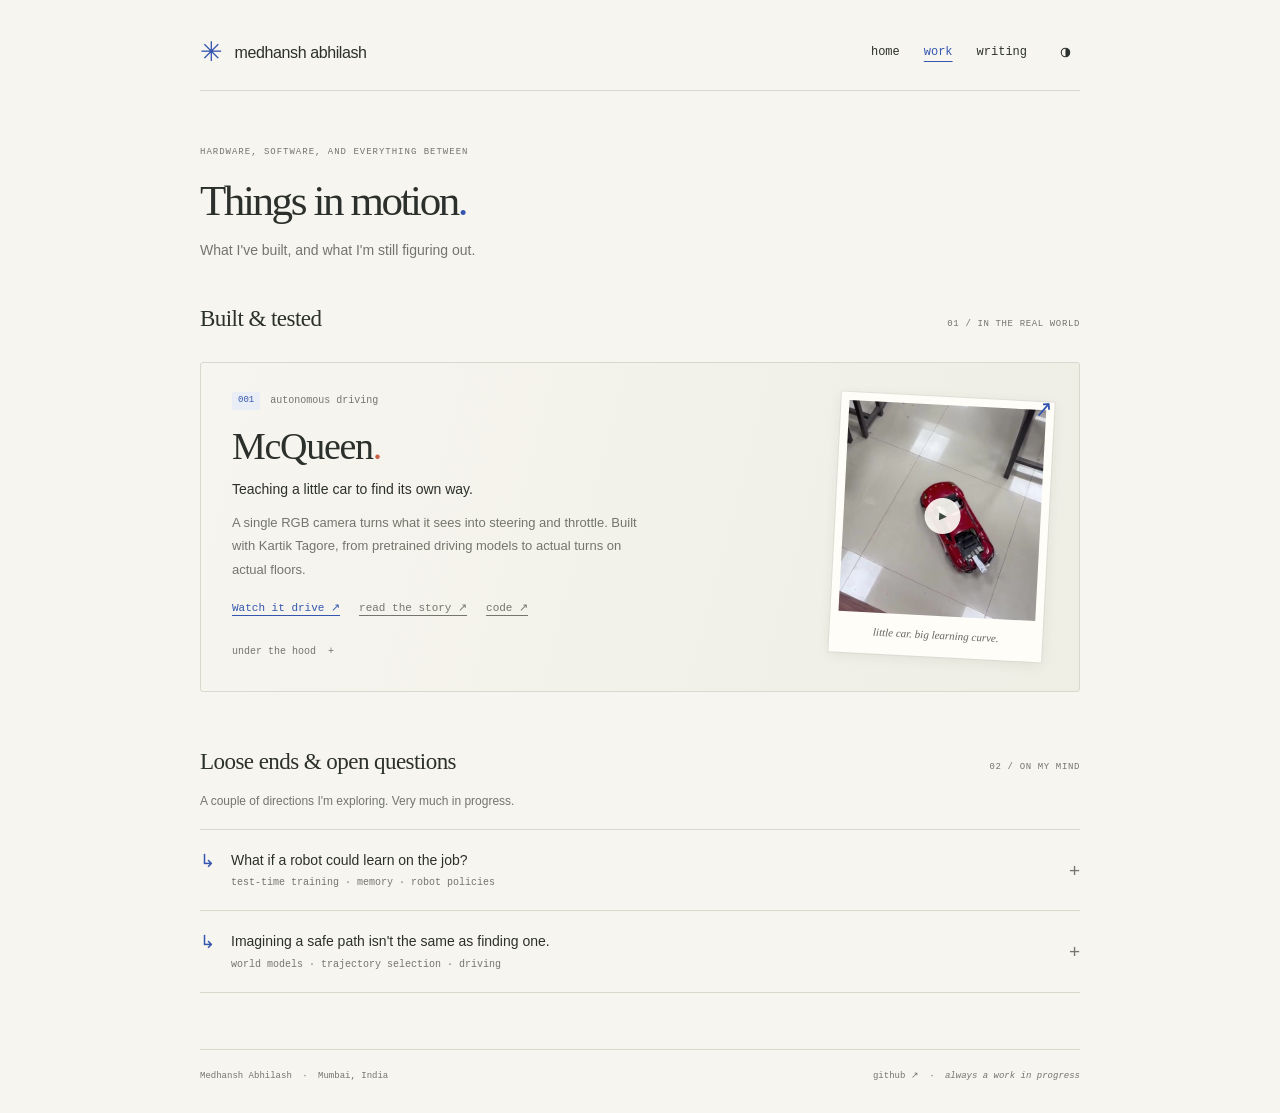
==== work.html @ 4d22961d "Launch personal website" ====
<!doctype html>
<html lang="en" data-theme="day">
<head>
<meta charset="utf-8"><meta name="viewport" content="width=device-width,initial-scale=1">
<meta name="description" content="Medhansh Abhilash — robotics, robot learning, and making things move. Built McQueen, a single-camera autonomous RC car.">
<meta name="theme-color" content="#f7f5ef"><title>Work · Medhansh Abhilash</title>
<link rel="icon" href="assets/favicon.svg" type="image/svg+xml"><link rel="stylesheet" href="style.css">
<script src="site.js" defer></script>
</head>
<body class="work-page">
<a class="skip" href="#main">Skip to content</a>
<div class="page">
<header class="masthead">
<a href="index.html" class="signature" aria-label="Medhansh Abhilash, home"><span class="asterisk" aria-hidden="true">✳</span> medhansh abhilash</a>
<nav aria-label="Main navigation"><a href="index.html" data-page="home">home</a><a href="work.html" data-page="work" aria-current="page">work</a><a href="writing.html" data-page="writing">writing</a><button id="theme" class="icon-button" aria-label="Switch to dark theme" title="A change of light"><svg viewBox="0 0 24 24" width="17" height="17" aria-hidden="true"><circle cx="12" cy="12" r="6" fill="none" stroke="currentColor" stroke-width="1.5"/><path d="M12 6a6 6 0 0 1 0 12Z" fill="currentColor"/></svg></button></nav>
</header>
<main id="main"><div class="page-intro"><p class="eyebrow">HARDWARE, SOFTWARE, AND EVERYTHING BETWEEN</p><h1>Things in motion<span>.</span></h1><p>What I've built, and what I'm still figuring out.</p></div><section id="work" class="work" aria-labelledby="work-title">
<div class="section-heading"><h2 id="work-title">Built & tested</h2><span class="margin-label">01 / IN THE REAL WORLD</span></div>
<article class="project">
<div class="project-content"><div class="project-meta"><span class="project-index">001</span><span>autonomous driving</span></div><h3>McQueen<span class="red-dot" aria-hidden="true">.</span></h3><p class="project-lead">Teaching a little car to find its own way.</p><p>A single RGB camera turns what it sees into steering and throttle. Built with Kartik Tagore, from pretrained driving models to actual turns on actual floors.</p><div class="project-links"><button class="text-link" id="watch-demo">Watch it drive <span aria-hidden="true">↗</span></button><a href="https://blog.sravjti.in/2026/10/20/mcqueen.html" target="_blank" rel="noopener">read the story ↗</a><a href="https://github.com/medhansh2808/McQueen" target="_blank" rel="noopener">code <span aria-hidden="true">↗</span></a></div><details class="under-hood"><summary>under the hood <span aria-hidden="true">+</span></summary><div><p>A frozen comma.ai/openpilot backbone, a small learned action head, and recurrent state for temporal context. Jetson Nano on the car; remote RTX 4090 inference.</p><p>Tested on real hardware, including autonomous turns. Reliable navigation remains a work in progress.</p></div></details></div>
<button class="demo-photo" id="photo-demo" aria-label="Watch McQueen's driving demonstration"><img src="assets/mcqueen-poster.jpg" alt="McQueen, a red RC car carrying a camera and onboard electronics, on the floor of the lab" width="512" height="910"><span class="photo-play" aria-hidden="true">▶</span><span class="photo-caption">little car. big learning curve.</span><span class="photo-corner" aria-hidden="true">↗</span></button>
</article>
</section><section id="notes" class="notes" aria-labelledby="notes-title"><div class="section-heading"><h2 id="notes-title">Loose ends & open questions</h2><span class="margin-label">02 / ON MY MIND</span></div><p class="section-intro">A couple of directions I'm exploring. Very much in progress.</p>
<details class="note"><summary><span class="note-marker">↳</span><span class="note-heading">What if a robot could learn on the job?<small>test-time training · memory · robot policies</small></span><span class="note-toggle" aria-hidden="true">+</span></summary><div class="note-body"><p>I'm exploring how test-time training can add adaptation and memory to pretrained robot policies. The interesting question for me: what should a robot remember from a demonstration, and how can that change its next action?</p><p>I'm particularly interested in tasks that need history, one-shot imitation, and making the training fit on a single GPU.</p><span class="note-status">research exploration</span></div></details>
<details class="note"><summary><span class="note-marker">↳</span><span class="note-heading">Imagining a safe path isn't the same as finding one.<small>world models · trajectory selection · driving</small></span><span class="note-toggle" aria-hidden="true">+</span></summary><div class="note-body"><p>A driving policy proposes candidate trajectories; a world model predicts what might happen along each one. I'm experimenting with how to choose among them—and how to tell whether the failure came from the candidates or their ranking.</p><p>The question I'm chasing: when should we trust an imagined future, and when should uncertainty make us more cautious?</p><span class="note-status">ongoing experiments</span></div></details>
</section></main>
<footer><span>Medhansh Abhilash <span class="footer-dot">·</span> Mumbai, India</span><span class="footer-note"><a href="https://github.com/medhansh2808" target="_blank" rel="noopener">github ↗</a> <span class="footer-dot">·</span> always a work in progress</span></footer>
</div>
<dialog id="demo-dialog" aria-labelledby="demo-title"><div class="dialog-heading"><h2 id="demo-title">McQueen, out in the world.</h2><button id="close-demo" class="icon-button" aria-label="Close demonstration">×</button></div><video id="demo-video" controls playsinline preload="none" poster="assets/mcqueen-poster.jpg"><source src="assets/mcqueen.mp4" type="video/mp4">Your browser does not support HTML video. <a href="assets/mcqueen.mp4">Download the demo.</a></video><p>A real hardware test. A single RGB camera. An autonomous turn.</p></dialog>
</body></html>
---- style.css ----
:root{color-scheme:light;--paper:#f7f5ef;--ink:#2c302c;--muted:#73766c;--blue:#3456b0;--line:#d8d8cc;--panel:#eeeee5;--gold:#dfb65b;--photo:#fffdf7;--softblue:#e9edf5;--red:#c85c45}*{box-sizing:border-box}html{scroll-behavior:smooth;scroll-padding-top:25px}body{margin:0;background:var(--paper);color:var(--ink);font-family:Arial,Helvetica,sans-serif;font-size:14px;line-height:1.75;transition:background-color .25s,color .25s}a{color:inherit;text-decoration-thickness:1px;text-underline-offset:4px}a:hover{color:var(--blue)}button{font:inherit;cursor:pointer;color:inherit}button,a,summary{-webkit-tap-highlight-color:transparent}button:focus-visible,a:focus-visible,summary:focus-visible{outline:2px solid var(--blue);outline-offset:6px}button{border:0;background:none}::selection{background:#e0d7ac;color:#202e45}.page{max-width:944px;margin:0 auto;padding:0 32px}.masthead{display:flex;align-items:center;justify-content:space-between;padding:38px 0 23px;border-bottom:1px solid var(--line);gap:20px}.signature{display:flex;align-items:center;gap:12px;text-decoration:none;font-size:16px;letter-spacing:-.4px}.asterisk{display:block;font-size:27px;color:var(--blue);line-height:1;transition:transform .5s}.signature:hover .asterisk{transform:rotate(90deg)}nav{display:flex;align-items:center;gap:24px;font-family:monospace;font-size:12px}nav a{text-decoration:none}nav a:hover{text-decoration:underline}.icon-button{padding:6px;display:inline-flex;align-items:center;justify-content:center;border-radius:50%;line-height:1}.icon-button:hover{background:var(--panel);color:var(--blue)}.hello{display:grid;grid-template-columns:1.4fr 1fr;gap:20px;padding:66px 0 63px;align-items:center}.eyebrow,.margin-label,.project-meta,.project-links,.under-hood summary,.note-status,.say-hello,footer{font-family:monospace}.eyebrow{font-size:9px;letter-spacing:.11em;color:var(--muted);margin:0 0 14px}h1{font-family:Georgia,'Times New Roman',serif;font-size:48px;letter-spacing:-2.4px;line-height:1.2;font-weight:400;margin:0 0 22px;white-space:nowrap}h1 span{color:var(--blue)}.hello-copy>p:not(.eyebrow){max-width:475px;font-size:14px;line-height:1.85;margin:0 0 13px}.hello-copy a:not(.quiet-link){text-decoration-color:#b1b9c9}.quiet-link{display:inline-block;color:var(--blue);font-size:12px;text-decoration:none;margin-top:8px}.quiet-link span{display:inline-block;margin-left:7px;transition:transform .2s}.quiet-link:hover span{transform:translateY(3px)}.sisyphus{margin:12px -7px 0 0;align-self:center;color:var(--ink);position:relative}#ascent{width:100%;height:auto;display:block;overflow:visible}.hill-line{fill:none;stroke:var(--ink);stroke-width:1.1}.contour{fill:none;stroke:var(--ink);stroke-width:.6;opacity:.16}.hill-dots{fill:none;stroke:var(--blue);stroke-width:.65;stroke-dasharray:1 6;opacity:.4}.sun-doodle{color:var(--red);opacity:.8}.tunic{fill:var(--blue);stroke:var(--blue)}.back-limb{opacity:.55}.face{fill:var(--paper)}.scarf{stroke:var(--red)}.stone-fill{fill:var(--gold)}.tiny-arrow{color:var(--muted);opacity:.55}.hill-note{font-family:Georgia,serif;font-style:italic;fill:var(--muted);font-size:11px}figcaption{display:flex;align-items:center;justify-content:center;gap:10px;margin-top:2px;color:var(--muted);font-family:Georgia,serif;font-style:italic;font-size:12px}figcaption .icon-button{opacity:.5}figcaption:hover .icon-button{opacity:1}.section-heading{display:flex;align-items:baseline;justify-content:space-between;gap:20px}h2{font-family:Georgia,'Times New Roman',serif;font-size:23px;font-weight:400;letter-spacing:-.55px;margin:0}.margin-label{font-size:9px;letter-spacing:.07em;color:var(--muted);white-space:nowrap}.project{margin-top:23px;border:1px solid var(--line);background:linear-gradient(105deg,var(--paper),var(--panel));padding:29px 31px;display:grid;grid-template-columns:1fr 213px;gap:42px;align-items:center;position:relative;border-radius:3px}.project-meta{display:flex;align-items:center;gap:10px;font-size:10px;color:var(--muted)}.project-index{color:var(--blue);font-size:9px;padding:1px 6px;background:var(--softblue);border-radius:2px}.project h3{font-family:Georgia,serif;font-size:38px;font-weight:400;letter-spacing:-1.3px;line-height:1.1;margin:16px 0 9px}.red-dot{color:var(--red)}.project p{font-size:13px;line-height:1.8;max-width:420px;margin:9px 0;color:var(--muted)}.project .project-lead{font-size:14px;color:var(--ink);margin-bottom:9px}.project-links{display:flex;gap:21px;font-size:11px;align-items:center;margin-top:18px}.project-links a{color:var(--muted)}.text-link{padding:0;text-decoration:underline;text-decoration-thickness:1px;text-underline-offset:4px;color:var(--blue);font:inherit}.under-hood{margin-top:19px}.under-hood summary{cursor:pointer;list-style:none;display:inline-flex;align-items:center;gap:12px;font-size:10px;color:var(--muted)}.under-hood summary::-webkit-details-marker,.note summary::-webkit-details-marker{display:none}.under-hood[open] summary span{transform:rotate(45deg)}.under-hood div{border-left:1px solid var(--line);padding:0 0 0 13px;margin-top:12px}.under-hood p{font-size:12px}.demo-photo{display:block;padding:8px 8px 0;background:var(--photo);box-shadow:0 3px 13px #24282012,0 0 0 1px #3a3a3010;transform:rotate(3deg);transition:transform .25s,box-shadow .25s;position:relative;align-self:center}.demo-photo:hover{transform:rotate(0deg) translateY(-3px);box-shadow:0 8px 20px #24282018}.demo-photo img{display:block;width:100%;height:211px;object-fit:cover;object-position:center 85%;filter:saturate(.85)}.photo-caption{display:block;font-family:Georgia,serif;font-style:italic;font-size:11px;padding:10px 0 12px;color:#63655e}.photo-play{position:absolute;top:101px;left:calc(50% - 18px);display:grid;place-items:center;width:36px;height:36px;border-radius:50%;background:#fffdf7e6;color:#3c493f;font-size:10px;padding-left:2px;transition:transform .2s}.demo-photo:hover .photo-play{transform:scale(1.12)}.photo-corner{position:absolute;top:-12px;right:2px;font-size:22px;color:var(--blue);transform:rotate(-7deg)}.notes{padding-top:50px}.section-intro{font-size:12px;color:var(--muted);margin:9px 0 17px}.note{border-top:1px solid var(--line)}.note:last-child{border-bottom:1px solid var(--line)}.note summary{list-style:none;display:flex;gap:16px;align-items:center;padding:19px 0;cursor:pointer}.note-marker{font-size:18px;color:var(--blue);align-self:flex-start;line-height:1.4}.note-heading{font-size:14px;flex:1;line-height:1.6}.note-heading small{display:block;font-family:monospace;font-size:10px;color:var(--muted);margin-top:4px}.note-toggle{font-size:19px;font-weight:300;color:var(--muted);transition:transform .2s}.note[open] .note-toggle{transform:rotate(45deg);color:var(--blue)}.note-body{padding:0 40px 23px 34px;max-width:720px}.note-body p{font-size:13px;line-height:1.85;margin:0 0 12px;color:var(--muted)}.note-status{font-size:9px;color:var(--blue)}.elsewhere{display:flex;align-items:center;justify-content:space-between;gap:30px;padding:48px 0 44px}.elsewhere>div{position:relative;padding-left:29px}.small-star{position:absolute;left:0;top:0;color:var(--blue);font-size:20px}.elsewhere h2{font-size:19px}.elsewhere p{font-size:12px;color:var(--muted);margin:5px 0 0}.say-hello{font-size:11px;color:var(--blue);white-space:nowrap}footer{display:flex;justify-content:space-between;gap:20px;padding:19px 0 28px;border-top:1px solid var(--line);color:var(--muted);font-size:9px}.footer-dot{padding:0 5px}.footer-note{font-style:italic}dialog{background:var(--paper);color:var(--ink);border:1px solid var(--line);border-radius:5px;padding:18px;max-height:93dvh;max-width:min(96vw,500px);overflow:auto}dialog::backdrop{background:#171c20c9;backdrop-filter:blur(5px)}.dialog-heading{display:flex;align-items:center;justify-content:space-between;gap:20px;margin-bottom:12px}.dialog-heading h2{font-size:19px}.dialog-heading button{font-size:24px}.dialog-heading + video{display:block;max-width:100%;max-height:68dvh;margin:auto;background:#111;border-radius:2px}dialog>p{font-size:11px;color:var(--muted);text-align:center;margin-bottom:0}.skip{position:absolute;left:20px;top:-80px;padding:10px;background:var(--paper);z-index:20}.skip:focus{top:10px}[data-theme=night]{color-scheme:dark;--paper:#1f2526;--ink:#e3e4d9;--muted:#a2aca6;--blue:#9aaeea;--line:#424b48;--panel:#29312e;--gold:#cda857;--photo:#e6e3d7;--softblue:#343e51;--red:#df9079}[data-theme=night] .photo-corner{color:#bdc9ef}[data-theme=night] .demo-photo img{filter:saturate(.8) brightness(.85)}@media(min-width:1200px){.page{max-width:964px;padding:0 42px}.hello{gap:27px}}@media(max-width:760px){.page{padding:0 24px}.masthead{padding-top:25px}.signature{font-size:14px}nav{gap:16px;font-size:11px}h1{font-size:40px;letter-spacing:-1.7px}.hello{grid-template-columns:1.45fr 1fr;gap:8px;padding-top:47px;padding-bottom:43px}.hello-copy>p:not(.eyebrow){font-size:13px}.eyebrow{font-size:8px;letter-spacing:.05em}.project{grid-template-columns:1fr 170px;padding:24px;gap:28px}.demo-photo img{height:190px}.photo-caption{font-size:9px}.photo-play{top:92px}.margin-label{font-size:8px}.elsewhere{align-items:flex-start;gap:20px}.say-hello{font-size:10px}}@media(max-width:560px){.page{padding:0 23px}.masthead{padding-top:22px;padding-bottom:18px;gap:10px}.signature{font-size:13px;gap:7px}.asterisk{font-size:21px}nav{gap:12px;font-size:10px}.icon-button{padding:4px}.hello{grid-template-columns:1fr;gap:0;padding-top:38px;padding-bottom:34px}h1{font-size:42px;white-space:normal;margin-bottom:20px}.eyebrow{font-size:8px;margin-bottom:15px}.hello-copy>p:not(.eyebrow){font-size:14px}.quiet-link{margin-top:7px}.sisyphus{width:255px;justify-self:center;margin:9px 0 0}.section-heading{gap:10px}.margin-label{display:none}h2{font-size:22px}.project{grid-template-columns:1fr;gap:25px;padding:24px;margin-top:19px}.project h3{font-size:36px}.project p{font-size:13px}.demo-photo{width:200px;justify-self:center;margin:0 0 7px}.demo-photo img{height:195px}.photo-caption{font-size:10px}.notes{padding-top:35px}.note-heading{font-size:13px}.note-heading small{font-size:9px}.note summary{gap:11px}.note-body{padding-left:25px;padding-right:10px}.elsewhere{flex-direction:column;padding:34px 0;gap:17px}.elsewhere h2{font-size:18px}.say-hello{margin-left:29px;font-size:11px}footer{font-size:8px;flex-direction:column;gap:4px;padding-bottom:24px}.footer-note{display:none}}@media(prefers-reduced-motion:reduce){html{scroll-behavior:auto}*{transition:none!important}}
@media(max-width:380px){.masthead{flex-wrap:wrap;row-gap:9px}nav{width:100%;justify-content:flex-end}h1{font-size:38px}.hello{padding-top:30px}}
/* Shared navigation and separate page layouts. */
nav a[aria-current=page]{color:var(--blue);text-decoration:underline;text-underline-offset:6px}.moon-doodle{display:none;color:var(--gold)}[data-theme=night] .sun-doodle{display:none}[data-theme=night] .moon-doodle{display:block}.page{min-height:100dvh;display:flex;flex-direction:column}main{flex:1}footer{margin-top:44px}.home-page .hello{padding-bottom:40px}.art-note{display:flex;gap:20px;align-items:flex-start;padding:27px 0;border-top:1px solid var(--line);border-bottom:1px solid var(--line);max-width:100%}.art-star{color:var(--blue);font-size:22px;line-height:1.6}.art-note p{font-family:Georgia,serif;font-size:21px;line-height:1.75;letter-spacing:-.3px;margin:0;max-width:710px}.art-note em{color:var(--blue)}.home-links{display:grid;grid-template-columns:1fr 1fr;gap:30px;padding:28px 0 12px}.home-links a{text-decoration:none;font-size:13px;display:flex;gap:13px;align-items:center}.home-links span{font-family:monospace;font-size:9px;color:var(--muted)}.home-links b{font-weight:normal;color:var(--blue);margin-left:auto}.page-intro{padding:54px 0 36px}.page-intro h1{margin-bottom:12px;font-size:43px}.page-intro>p:last-child{color:var(--muted);font-size:14px;margin:0}.work-page .project-links{flex-wrap:wrap;column-gap:19px;row-gap:8px}.work-page .notes{padding-bottom:12px}.writing-entry{display:block;text-decoration:none;border-top:1px solid var(--line);padding:27px 0 30px}.writing-entry:last-child{border-bottom:1px solid var(--line)}.writing-meta{display:flex;justify-content:space-between;gap:12px;font:9px monospace;letter-spacing:.05em;color:var(--muted);margin-bottom:16px}.writing-entry h2{font-size:27px;line-height:1.4;margin-bottom:9px}.writing-entry h2 span{font-size:18px;color:var(--blue)}.writing-entry p{font-size:13px;color:var(--muted);margin:0 0 13px;max-width:570px}.writing-cta{font:11px monospace;color:var(--blue);text-decoration:underline;text-underline-offset:4px}.personal-writing h2{color:var(--blue)}.writing-entry:hover .writing-cta{text-decoration-thickness:2px}.footer-note a{font-style:normal;text-decoration:none}.writing-page main{padding-bottom:25px}@media(max-width:560px){.art-note{gap:13px;padding:23px 0}.art-note p{font-size:19px}.art-note br{display:none}.art-note em{display:block;margin-top:8px}.home-links{grid-template-columns:1fr;gap:22px;padding-top:24px}.page-intro{padding:36px 0 30px}.page-intro h1{font-size:36px}.writing-entry h2{font-size:24px}.home-page .hello{padding-bottom:28px}footer{margin-top:30px}.footer-note{display:block}}

/* A little portrait, with the original photo available on click. */
.portrait{display:block;width:100px;padding:5px;background:var(--photo);box-shadow:0 2px 10px #24282018;transform:rotate(-3deg);margin:0 0 25px 3px;transition:transform .2s}.portrait:hover{transform:rotate(0deg)}.portrait-crop{display:block;position:relative;width:90px;height:108px;overflow:hidden}.portrait img{position:absolute;width:300%;max-width:none;height:auto;left:-165%;top:-135%}.sisyphus figcaption{gap:6px;font-size:11px}.sisyphus figcaption span{text-align:center}.home-page .hello{padding-top:40px}@media(max-width:560px){.portrait{margin-bottom:24px}.sisyphus{width:280px;max-width:100%}}
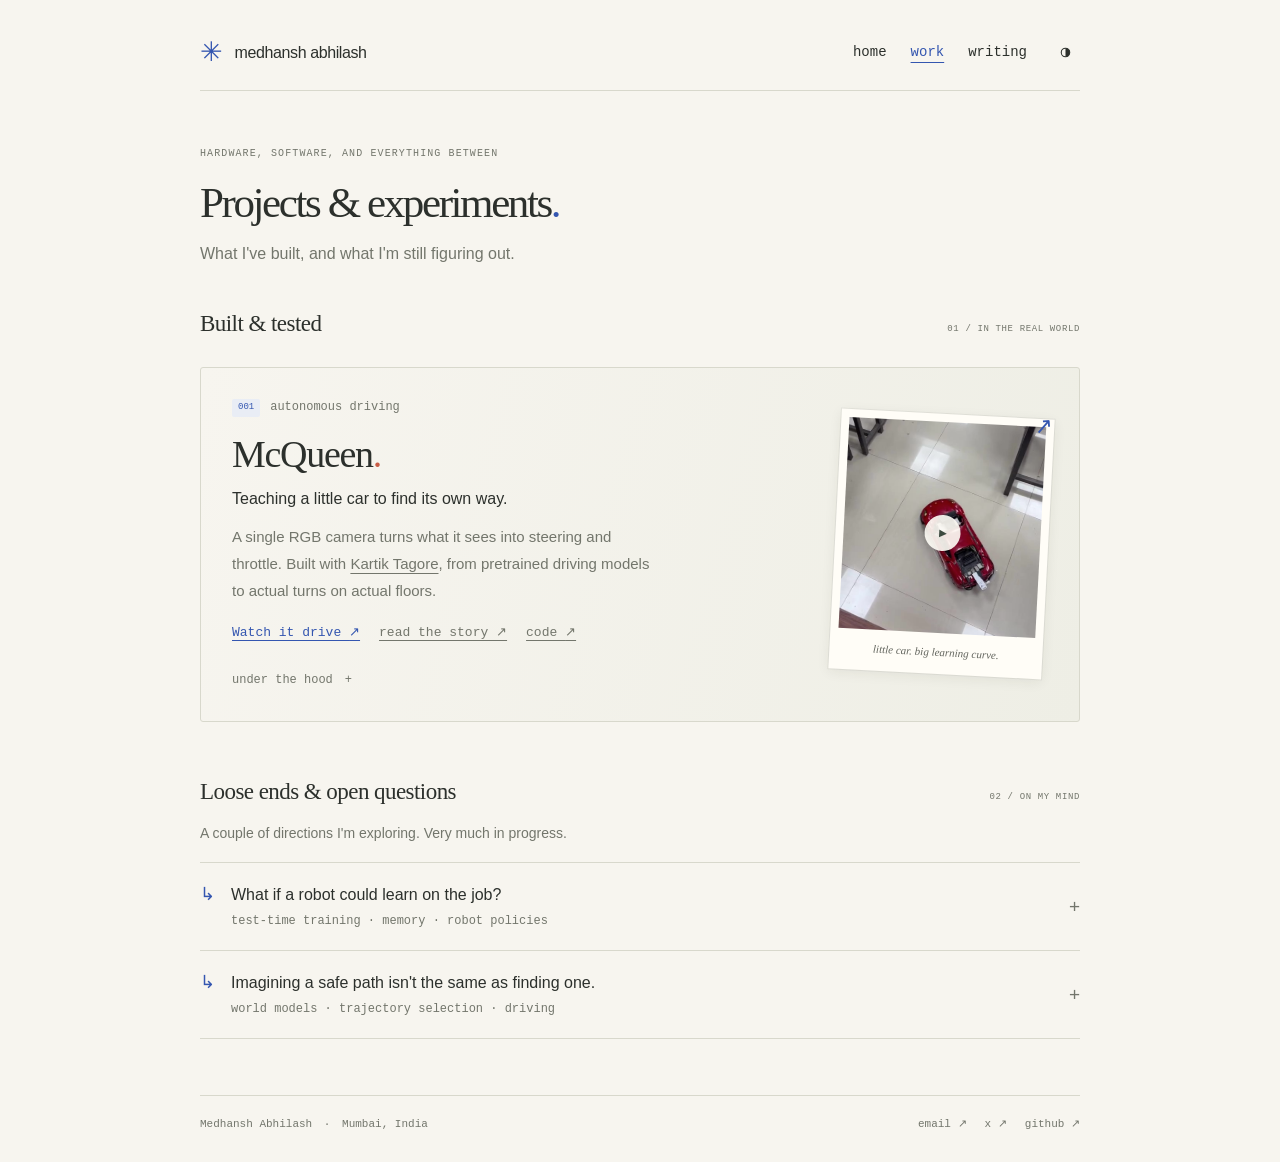
==== commit 1bf3bbf5: "Refine typography, animations, writing and contact links" ====
--- a/work.html
+++ b/work.html
@@ -4,8 +4,8 @@
 <meta charset="utf-8"><meta name="viewport" content="width=device-width,initial-scale=1">
 <meta name="description" content="Medhansh Abhilash — robotics, robot learning, and making things move. Built McQueen, a single-camera autonomous RC car.">
 <meta name="theme-color" content="#f7f5ef"><title>Work · Medhansh Abhilash</title>
-<link rel="icon" href="assets/favicon.svg" type="image/svg+xml"><link rel="stylesheet" href="style.css">
-<script src="site.js" defer></script>
+<link rel="icon" href="assets/favicon.svg" type="image/svg+xml"><link rel="stylesheet" href="style.css?v=20261024b">
+<script src="site.js?v=20261024b" defer></script>
 </head>
 <body class="work-page">
 <a class="skip" href="#main">Skip to content</a>
@@ -14,17 +14,17 @@
 <a href="index.html" class="signature" aria-label="Medhansh Abhilash, home"><span class="asterisk" aria-hidden="true">✳</span> medhansh abhilash</a>
 <nav aria-label="Main navigation"><a href="index.html" data-page="home">home</a><a href="work.html" data-page="work" aria-current="page">work</a><a href="writing.html" data-page="writing">writing</a><button id="theme" class="icon-button" aria-label="Switch to dark theme" title="A change of light"><svg viewBox="0 0 24 24" width="17" height="17" aria-hidden="true"><circle cx="12" cy="12" r="6" fill="none" stroke="currentColor" stroke-width="1.5"/><path d="M12 6a6 6 0 0 1 0 12Z" fill="currentColor"/></svg></button></nav>
 </header>
-<main id="main"><div class="page-intro"><p class="eyebrow">HARDWARE, SOFTWARE, AND EVERYTHING BETWEEN</p><h1>Things in motion<span>.</span></h1><p>What I've built, and what I'm still figuring out.</p></div><section id="work" class="work" aria-labelledby="work-title">
+<main id="main"><div class="page-intro"><p class="eyebrow">HARDWARE, SOFTWARE, AND EVERYTHING BETWEEN</p><h1>Projects & experiments<span>.</span></h1><p>What I've built, and what I'm still figuring out.</p></div><section id="work" class="work" aria-labelledby="work-title">
 <div class="section-heading"><h2 id="work-title">Built & tested</h2><span class="margin-label">01 / IN THE REAL WORLD</span></div>
 <article class="project">
-<div class="project-content"><div class="project-meta"><span class="project-index">001</span><span>autonomous driving</span></div><h3>McQueen<span class="red-dot" aria-hidden="true">.</span></h3><p class="project-lead">Teaching a little car to find its own way.</p><p>A single RGB camera turns what it sees into steering and throttle. Built with Kartik Tagore, from pretrained driving models to actual turns on actual floors.</p><div class="project-links"><button class="text-link" id="watch-demo">Watch it drive <span aria-hidden="true">↗</span></button><a href="https://blog.sravjti.in/2026/10/20/mcqueen.html" target="_blank" rel="noopener">read the story ↗</a><a href="https://github.com/medhansh2808/McQueen" target="_blank" rel="noopener">code <span aria-hidden="true">↗</span></a></div><details class="under-hood"><summary>under the hood <span aria-hidden="true">+</span></summary><div><p>A frozen comma.ai/openpilot backbone, a small learned action head, and recurrent state for temporal context. Jetson Nano on the car; remote RTX 4090 inference.</p><p>Tested on real hardware, including autonomous turns. Reliable navigation remains a work in progress.</p></div></details></div>
+<div class="project-content"><div class="project-meta"><span class="project-index">001</span><span>autonomous driving</span></div><h3>McQueen<span class="red-dot" aria-hidden="true">.</span></h3><p class="project-lead">Teaching a little car to find its own way.</p><p>A single RGB camera turns what it sees into steering and throttle. Built with <a href="https://github.com/kt-fr" target="_blank" rel="noopener">Kartik Tagore</a>, from pretrained driving models to actual turns on actual floors.</p><div class="project-links"><button class="text-link" id="watch-demo">Watch it drive <span aria-hidden="true">↗</span></button><a href="https://blog.sravjti.in/2026/10/20/mcqueen.html" target="_blank" rel="noopener">read the story ↗</a><a href="https://github.com/medhansh2808/McQueen" target="_blank" rel="noopener">code <span aria-hidden="true">↗</span></a></div><details class="under-hood"><summary>under the hood <span aria-hidden="true">+</span></summary><div><p>A frozen comma.ai/openpilot backbone, a small learned action head, and recurrent state for temporal context. Jetson Nano on the car; remote RTX 4090 inference.</p><p>Tested on real hardware, including autonomous turns. Reliable navigation remains a work in progress.</p></div></details></div>
 <button class="demo-photo" id="photo-demo" aria-label="Watch McQueen's driving demonstration"><img src="assets/mcqueen-poster.jpg" alt="McQueen, a red RC car carrying a camera and onboard electronics, on the floor of the lab" width="512" height="910"><span class="photo-play" aria-hidden="true">▶</span><span class="photo-caption">little car. big learning curve.</span><span class="photo-corner" aria-hidden="true">↗</span></button>
 </article>
 </section><section id="notes" class="notes" aria-labelledby="notes-title"><div class="section-heading"><h2 id="notes-title">Loose ends & open questions</h2><span class="margin-label">02 / ON MY MIND</span></div><p class="section-intro">A couple of directions I'm exploring. Very much in progress.</p>
 <details class="note"><summary><span class="note-marker">↳</span><span class="note-heading">What if a robot could learn on the job?<small>test-time training · memory · robot policies</small></span><span class="note-toggle" aria-hidden="true">+</span></summary><div class="note-body"><p>I'm exploring how test-time training can add adaptation and memory to pretrained robot policies. The interesting question for me: what should a robot remember from a demonstration, and how can that change its next action?</p><p>I'm particularly interested in tasks that need history, one-shot imitation, and making the training fit on a single GPU.</p><span class="note-status">research exploration</span></div></details>
 <details class="note"><summary><span class="note-marker">↳</span><span class="note-heading">Imagining a safe path isn't the same as finding one.<small>world models · trajectory selection · driving</small></span><span class="note-toggle" aria-hidden="true">+</span></summary><div class="note-body"><p>A driving policy proposes candidate trajectories; a world model predicts what might happen along each one. I'm experimenting with how to choose among them—and how to tell whether the failure came from the candidates or their ranking.</p><p>The question I'm chasing: when should we trust an imagined future, and when should uncertainty make us more cautious?</p><span class="note-status">ongoing experiments</span></div></details>
 </section></main>
-<footer><span>Medhansh Abhilash <span class="footer-dot">·</span> Mumbai, India</span><span class="footer-note"><a href="https://github.com/medhansh2808" target="_blank" rel="noopener">github ↗</a> <span class="footer-dot">·</span> always a work in progress</span></footer>
+<footer><span>Medhansh Abhilash <span class="footer-dot">·</span> Mumbai, India</span><span class="footer-note"><a href="mailto:medhansh2808@gmail.com">email ↗</a><a href="https://x.com/notmedhansh" target="_blank" rel="noopener">x ↗</a><a href="https://github.com/medhansh2808" target="_blank" rel="noopener">github ↗</a></span></footer>
 </div>
 <dialog id="demo-dialog" aria-labelledby="demo-title"><div class="dialog-heading"><h2 id="demo-title">McQueen, out in the world.</h2><button id="close-demo" class="icon-button" aria-label="Close demonstration">×</button></div><video id="demo-video" controls playsinline preload="none" poster="assets/mcqueen-poster.jpg"><source src="assets/mcqueen.mp4" type="video/mp4">Your browser does not support HTML video. <a href="assets/mcqueen.mp4">Download the demo.</a></video><p>A real hardware test. A single RGB camera. An autonomous turn.</p></dialog>
 </body></html>
--- a/style.css
+++ b/style.css
@@ -5,3 +5,7 @@
 
 /* A little portrait, with the original photo available on click. */
 .portrait{display:block;width:100px;padding:5px;background:var(--photo);box-shadow:0 2px 10px #24282018;transform:rotate(-3deg);margin:0 0 25px 3px;transition:transform .2s}.portrait:hover{transform:rotate(0deg)}.portrait-crop{display:block;position:relative;width:90px;height:108px;overflow:hidden}.portrait img{position:absolute;width:300%;max-width:none;height:auto;left:-165%;top:-135%}.sisyphus figcaption{gap:6px;font-size:11px}.sisyphus figcaption span{text-align:center}.home-page .hello{padding-top:40px}@media(max-width:560px){.portrait{margin-bottom:24px}.sisyphus{width:280px;max-width:100%}}
+
+/* October refinements: type, portraits, and a moving sky. */
+body{font-size:16px}.hello-copy>p:not(.eyebrow){font-size:16px}.quiet-link{font-size:14px}.quiet-link:hover span{transform:translate(2px,-2px)}nav{font-size:14px}.eyebrow{font-size:10px}.home-links a{font-size:15px}.home-links span{font-size:11px}.project p,.note-body p,.writing-entry p{font-size:15px}.project .project-lead,.page-intro>p:last-child{font-size:16px}.project-links,.writing-cta,.more-writing{font-size:13px}.under-hood p,.section-intro{font-size:14px}.under-hood summary,.note-heading small{font-size:12px}.note-heading{font-size:16px}.project-meta{font-size:12px}.writing-meta,.note-status{font-size:11px}footer{font-size:11px;align-items:center;flex-wrap:wrap}.footer-note{display:flex;gap:18px}.sisyphus figcaption{font-size:13px}.page-intro h1{white-space:normal}.portrait-light{display:block}.portrait-dark{display:none}[data-theme=night] .portrait-light{display:none}[data-theme=night] .portrait-dark{display:block}.portrait-light img{width:220%;left:-60%;top:-65%;height:auto}.portrait-dark img{width:220%;left:-65%;top:-75%;height:auto}.art-note p{font-size:23px}.sun-doodle,.moon-doodle{transform-box:view-box;transform-origin:242px 115px;transition:transform .8s cubic-bezier(.4,0,.2,1),opacity .55s}.sun-doodle{display:block;transform:rotate(0deg);opacity:.8}.moon-doodle{display:block;transform:rotate(-95deg);opacity:0}[data-theme=night] .sun-doodle{display:block;transform:rotate(95deg);opacity:0}[data-theme=night] .moon-doodle{display:block;transform:rotate(0deg);opacity:1;transition-delay:.25s}html:not([data-theme=night]) .sun-doodle{transition-delay:.25s}body{transition:background-color 1s,color 1s}.more-writing{margin-top:24px;color:var(--blue)}
+@media(max-width:560px){nav{font-size:12px;gap:13px}.hello-copy>p:not(.eyebrow){font-size:15px}.art-note p{font-size:21px}.page-intro h1{font-size:35px}.footer-note{display:flex}.home-links a{font-size:15px}.project p,.note-body p{font-size:15px}.sisyphus{width:290px}.sisyphus figcaption{font-size:12px}}@media(prefers-reduced-motion:reduce){.sun-doodle,.moon-doodle{transition:none!important}}
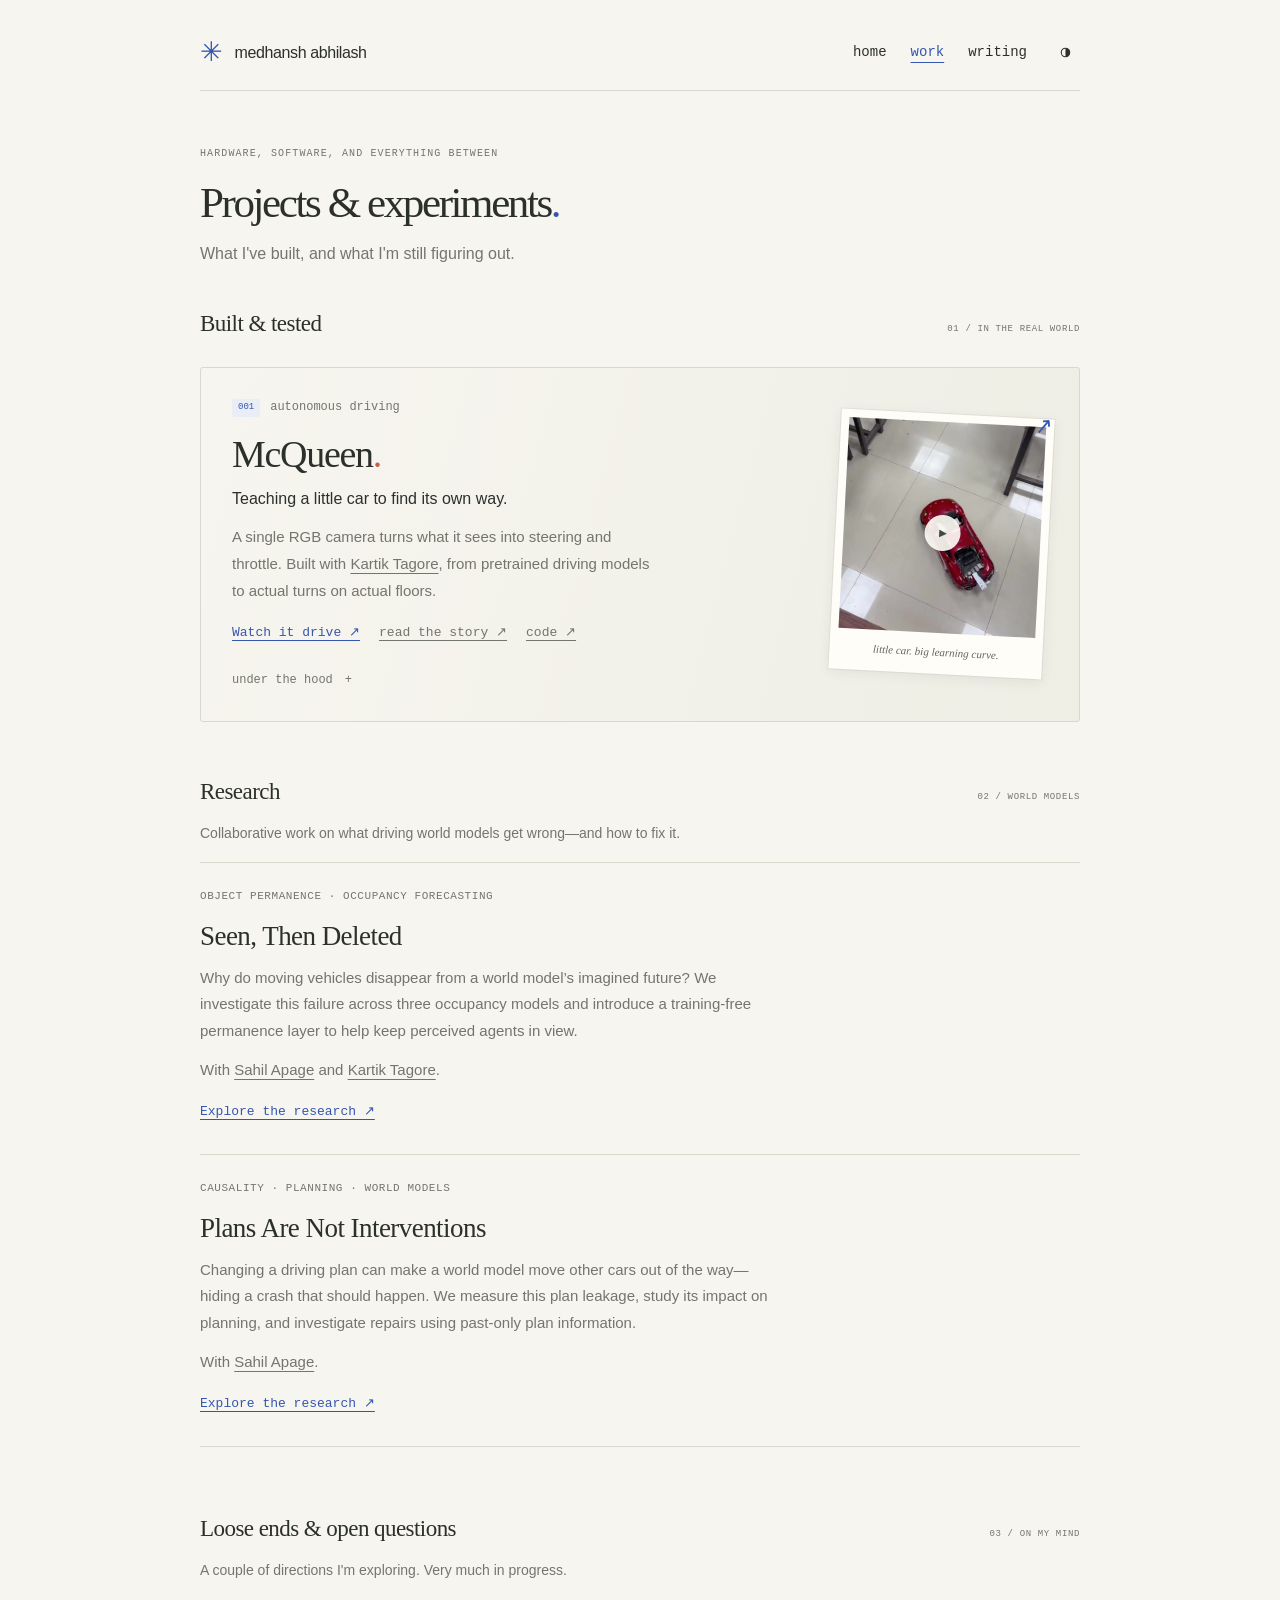
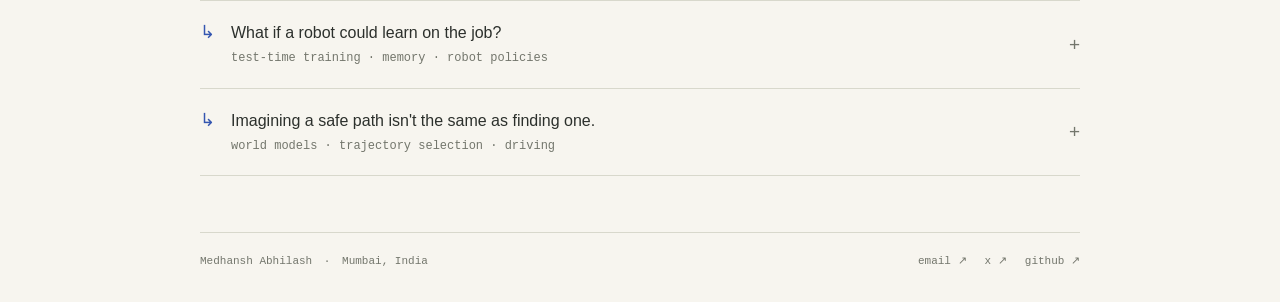
==== commit 581332d7: "Add Seen Then Deleted and Plans Are Not Interventions" ====
--- a/work.html
+++ b/work.html
@@ -20,7 +20,61 @@
 <div class="project-content"><div class="project-meta"><span class="project-index">001</span><span>autonomous driving</span></div><h3>McQueen<span class="red-dot" aria-hidden="true">.</span></h3><p class="project-lead">Teaching a little car to find its own way.</p><p>A single RGB camera turns what it sees into steering and throttle. Built with <a href="https://github.com/kt-fr" target="_blank" rel="noopener">Kartik Tagore</a>, from pretrained driving models to actual turns on actual floors.</p><div class="project-links"><button class="text-link" id="watch-demo">Watch it drive <span aria-hidden="true">↗</span></button><a href="https://blog.sravjti.in/2026/10/20/mcqueen.html" target="_blank" rel="noopener">read the story ↗</a><a href="https://github.com/medhansh2808/McQueen" target="_blank" rel="noopener">code <span aria-hidden="true">↗</span></a></div><details class="under-hood"><summary>under the hood <span aria-hidden="true">+</span></summary><div><p>A frozen comma.ai/openpilot backbone, a small learned action head, and recurrent state for temporal context. Jetson Nano on the car; remote RTX 4090 inference.</p><p>Tested on real hardware, including autonomous turns. Reliable navigation remains a work in progress.</p></div></details></div>
 <button class="demo-photo" id="photo-demo" aria-label="Watch McQueen's driving demonstration"><img src="assets/mcqueen-poster.jpg" alt="McQueen, a red RC car carrying a camera and onboard electronics, on the floor of the lab" width="512" height="910"><span class="photo-play" aria-hidden="true">▶</span><span class="photo-caption">little car. big learning curve.</span><span class="photo-corner" aria-hidden="true">↗</span></button>
 </article>
-</section><section id="notes" class="notes" aria-labelledby="notes-title"><div class="section-heading"><h2 id="notes-title">Loose ends & open questions</h2><span class="margin-label">02 / ON MY MIND</span></div><p class="section-intro">A couple of directions I'm exploring. Very much in progress.</p>
+</section>
+<!-- RESEARCH START -->
+<section id="research" class="notes" aria-labelledby="research-title">
+  <div class="section-heading">
+    <h2 id="research-title">Research</h2>
+    <span class="margin-label">02 / WORLD MODELS</span>
+  </div>
+  <p class="section-intro">
+    Collaborative work on what driving world models get wrong—and how to fix it.
+  </p>
+
+  <article class="writing-entry">
+    <div class="writing-meta">
+      <span>OBJECT PERMANENCE · OCCUPANCY FORECASTING</span>
+    </div>
+    <h2>Seen, Then Deleted</h2>
+    <p>
+      Why do moving vehicles disappear from a world model’s imagined future?
+      We investigate this failure across three occupancy models and introduce
+      a training-free permanence layer to help keep perceived agents in view.
+    </p>
+    <p>
+      With <a href="https://sahilapage.github.io/" target="_blank"
+      rel="noopener">Sahil Apage</a> and
+      <a href="https://github.com/kt-fr" target="_blank"
+      rel="noopener">Kartik Tagore</a>.
+    </p>
+    <a class="writing-cta"
+       href="https://sahilapage.github.io/seen-then-deleted/"
+       target="_blank" rel="noopener">Explore the research ↗</a>
+  </article>
+
+  <article class="writing-entry">
+    <div class="writing-meta">
+      <span>CAUSALITY · PLANNING · WORLD MODELS</span>
+    </div>
+    <h2>Plans Are Not Interventions</h2>
+    <p>
+      Changing a driving plan can make a world model move other cars out of
+      the way—hiding a crash that should happen. We measure this plan leakage,
+      study its impact on planning, and investigate repairs using past-only
+      plan information.
+    </p>
+    <p>
+      With <a href="https://sahilapage.github.io/" target="_blank"
+      rel="noopener">Sahil Apage</a>.
+    </p>
+    <a class="writing-cta"
+       href="https://sahilapage.github.io/plan-leak/"
+       target="_blank" rel="noopener">Explore the research ↗</a>
+  </article>
+</section>
+<!-- RESEARCH END -->
+
+<section id="notes" class="notes" aria-labelledby="notes-title"><div class="section-heading"><h2 id="notes-title">Loose ends & open questions</h2><span class="margin-label">03 / ON MY MIND</span></div><p class="section-intro">A couple of directions I'm exploring. Very much in progress.</p>
 <details class="note"><summary><span class="note-marker">↳</span><span class="note-heading">What if a robot could learn on the job?<small>test-time training · memory · robot policies</small></span><span class="note-toggle" aria-hidden="true">+</span></summary><div class="note-body"><p>I'm exploring how test-time training can add adaptation and memory to pretrained robot policies. The interesting question for me: what should a robot remember from a demonstration, and how can that change its next action?</p><p>I'm particularly interested in tasks that need history, one-shot imitation, and making the training fit on a single GPU.</p><span class="note-status">research exploration</span></div></details>
 <details class="note"><summary><span class="note-marker">↳</span><span class="note-heading">Imagining a safe path isn't the same as finding one.<small>world models · trajectory selection · driving</small></span><span class="note-toggle" aria-hidden="true">+</span></summary><div class="note-body"><p>A driving policy proposes candidate trajectories; a world model predicts what might happen along each one. I'm experimenting with how to choose among them—and how to tell whether the failure came from the candidates or their ranking.</p><p>The question I'm chasing: when should we trust an imagined future, and when should uncertainty make us more cautious?</p><span class="note-status">ongoing experiments</span></div></details>
 </section></main>
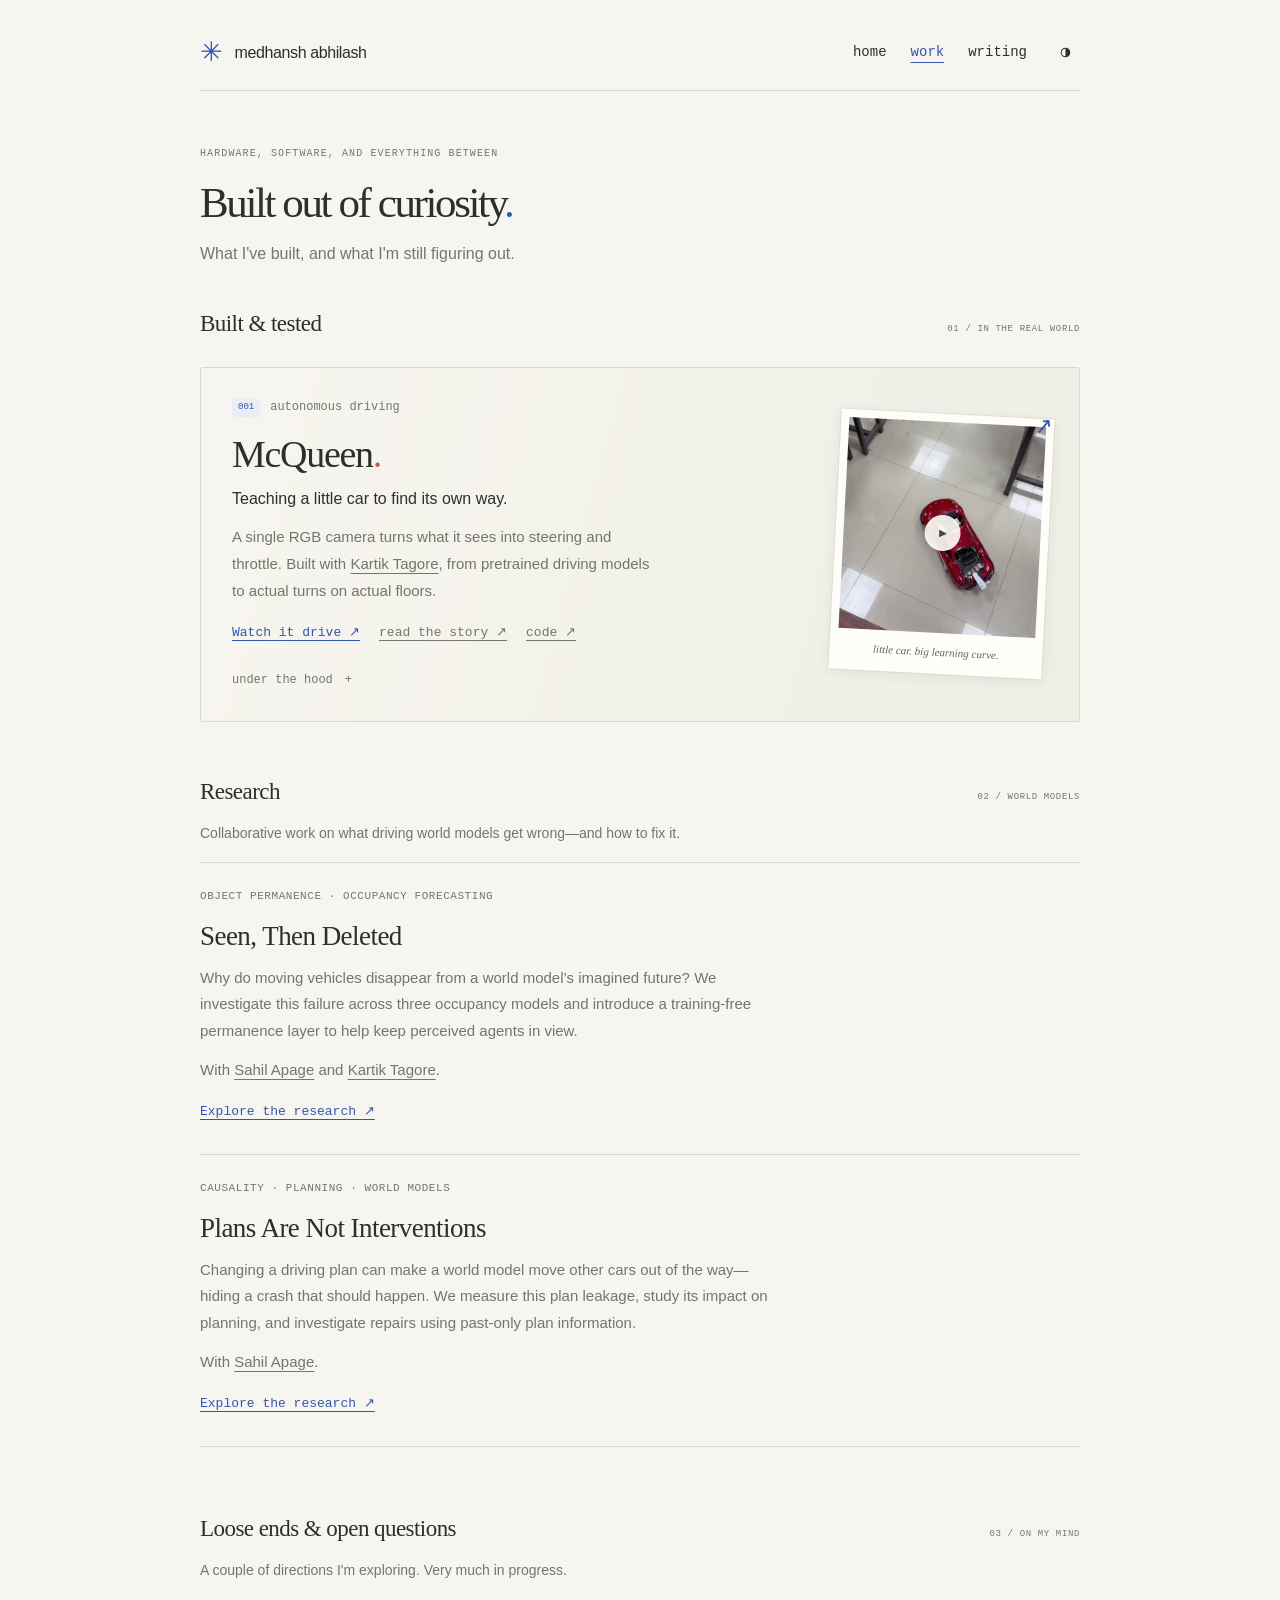
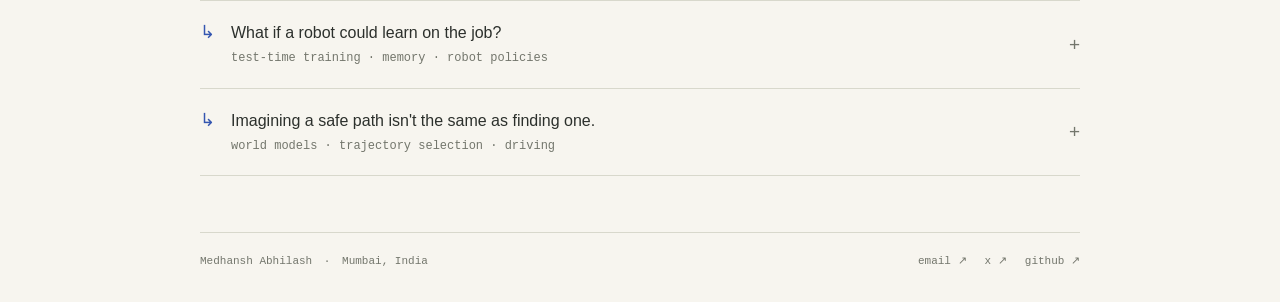
==== commit 29278f09: "Update titles, enlarge portraits and smooth Sisyphus loop" ====
--- a/work.html
+++ b/work.html
@@ -4,8 +4,8 @@
 <meta charset="utf-8"><meta name="viewport" content="width=device-width,initial-scale=1">
 <meta name="description" content="Medhansh Abhilash — robotics, robot learning, and making things move. Built McQueen, a single-camera autonomous RC car.">
 <meta name="theme-color" content="#f7f5ef"><title>Work · Medhansh Abhilash</title>
-<link rel="icon" href="assets/favicon.svg" type="image/svg+xml"><link rel="stylesheet" href="style.css?v=20261024b">
-<script src="site.js?v=20261024b" defer></script>
+<link rel="icon" href="assets/favicon.svg" type="image/svg+xml"><link rel="stylesheet" href="style.css?v=curiosity-1">
+<script src="site.js?v=curiosity-1" defer></script>
 </head>
 <body class="work-page">
 <a class="skip" href="#main">Skip to content</a>
@@ -14,7 +14,7 @@
 <a href="index.html" class="signature" aria-label="Medhansh Abhilash, home"><span class="asterisk" aria-hidden="true">✳</span> medhansh abhilash</a>
 <nav aria-label="Main navigation"><a href="index.html" data-page="home">home</a><a href="work.html" data-page="work" aria-current="page">work</a><a href="writing.html" data-page="writing">writing</a><button id="theme" class="icon-button" aria-label="Switch to dark theme" title="A change of light"><svg viewBox="0 0 24 24" width="17" height="17" aria-hidden="true"><circle cx="12" cy="12" r="6" fill="none" stroke="currentColor" stroke-width="1.5"/><path d="M12 6a6 6 0 0 1 0 12Z" fill="currentColor"/></svg></button></nav>
 </header>
-<main id="main"><div class="page-intro"><p class="eyebrow">HARDWARE, SOFTWARE, AND EVERYTHING BETWEEN</p><h1>Projects & experiments<span>.</span></h1><p>What I've built, and what I'm still figuring out.</p></div><section id="work" class="work" aria-labelledby="work-title">
+<main id="main"><div class="page-intro"><p class="eyebrow">HARDWARE, SOFTWARE, AND EVERYTHING BETWEEN</p><h1>Built out of curiosity<span>.</span></h1><p>What I've built, and what I'm still figuring out.</p></div><section id="work" class="work" aria-labelledby="work-title">
 <div class="section-heading"><h2 id="work-title">Built & tested</h2><span class="margin-label">01 / IN THE REAL WORLD</span></div>
 <article class="project">
 <div class="project-content"><div class="project-meta"><span class="project-index">001</span><span>autonomous driving</span></div><h3>McQueen<span class="red-dot" aria-hidden="true">.</span></h3><p class="project-lead">Teaching a little car to find its own way.</p><p>A single RGB camera turns what it sees into steering and throttle. Built with <a href="https://github.com/kt-fr" target="_blank" rel="noopener">Kartik Tagore</a>, from pretrained driving models to actual turns on actual floors.</p><div class="project-links"><button class="text-link" id="watch-demo">Watch it drive <span aria-hidden="true">↗</span></button><a href="https://blog.sravjti.in/2026/10/20/mcqueen.html" target="_blank" rel="noopener">read the story ↗</a><a href="https://github.com/medhansh2808/McQueen" target="_blank" rel="noopener">code <span aria-hidden="true">↗</span></a></div><details class="under-hood"><summary>under the hood <span aria-hidden="true">+</span></summary><div><p>A frozen comma.ai/openpilot backbone, a small learned action head, and recurrent state for temporal context. Jetson Nano on the car; remote RTX 4090 inference.</p><p>Tested on real hardware, including autonomous turns. Reliable navigation remains a work in progress.</p></div></details></div>
--- a/style.css
+++ b/style.css
@@ -9,3 +9,23 @@
 /* October refinements: type, portraits, and a moving sky. */
 body{font-size:16px}.hello-copy>p:not(.eyebrow){font-size:16px}.quiet-link{font-size:14px}.quiet-link:hover span{transform:translate(2px,-2px)}nav{font-size:14px}.eyebrow{font-size:10px}.home-links a{font-size:15px}.home-links span{font-size:11px}.project p,.note-body p,.writing-entry p{font-size:15px}.project .project-lead,.page-intro>p:last-child{font-size:16px}.project-links,.writing-cta,.more-writing{font-size:13px}.under-hood p,.section-intro{font-size:14px}.under-hood summary,.note-heading small{font-size:12px}.note-heading{font-size:16px}.project-meta{font-size:12px}.writing-meta,.note-status{font-size:11px}footer{font-size:11px;align-items:center;flex-wrap:wrap}.footer-note{display:flex;gap:18px}.sisyphus figcaption{font-size:13px}.page-intro h1{white-space:normal}.portrait-light{display:block}.portrait-dark{display:none}[data-theme=night] .portrait-light{display:none}[data-theme=night] .portrait-dark{display:block}.portrait-light img{width:220%;left:-60%;top:-65%;height:auto}.portrait-dark img{width:220%;left:-65%;top:-75%;height:auto}.art-note p{font-size:23px}.sun-doodle,.moon-doodle{transform-box:view-box;transform-origin:242px 115px;transition:transform .8s cubic-bezier(.4,0,.2,1),opacity .55s}.sun-doodle{display:block;transform:rotate(0deg);opacity:.8}.moon-doodle{display:block;transform:rotate(-95deg);opacity:0}[data-theme=night] .sun-doodle{display:block;transform:rotate(95deg);opacity:0}[data-theme=night] .moon-doodle{display:block;transform:rotate(0deg);opacity:1;transition-delay:.25s}html:not([data-theme=night]) .sun-doodle{transition-delay:.25s}body{transition:background-color 1s,color 1s}.more-writing{margin-top:24px;color:var(--blue)}
 @media(max-width:560px){nav{font-size:12px;gap:13px}.hello-copy>p:not(.eyebrow){font-size:15px}.art-note p{font-size:21px}.page-intro h1{font-size:35px}.footer-note{display:flex}.home-links a{font-size:15px}.project p,.note-body p{font-size:15px}.sisyphus{width:290px}.sisyphus figcaption{font-size:12px}}@media(prefers-reduced-motion:reduce){.sun-doodle,.moon-doodle{transition:none!important}}
+
+/* Larger portraits; animation turns around outside the frame. */
+.portrait {
+  width: 160px;
+  padding: 5px;
+}
+.portrait-crop {
+  width: 150px;
+  height: 180px;
+}
+#ascent {
+  overflow: hidden;
+}
+.home-links a {
+  line-height: 1.5;
+}
+@media (max-width: 560px) {
+  .portrait { width: 145px; }
+  .portrait-crop { width: 135px; height: 162px; }
+}
